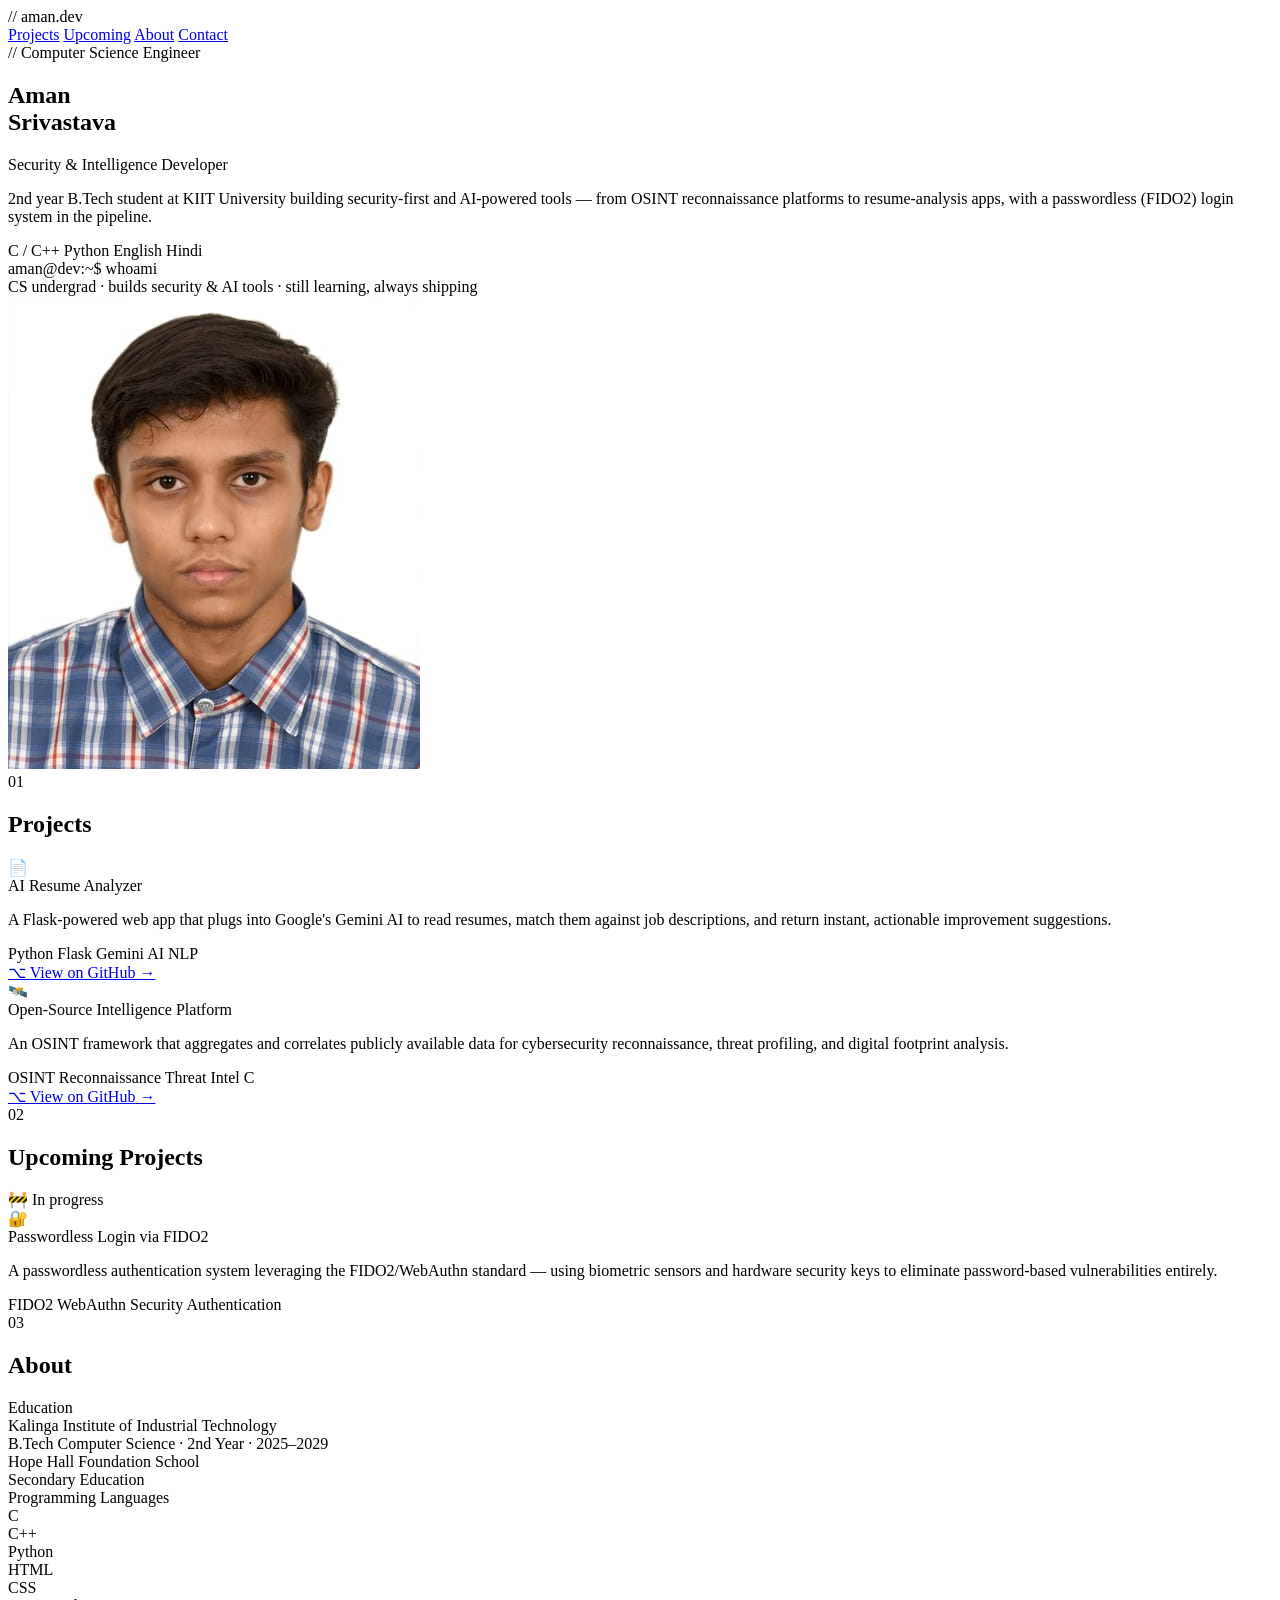
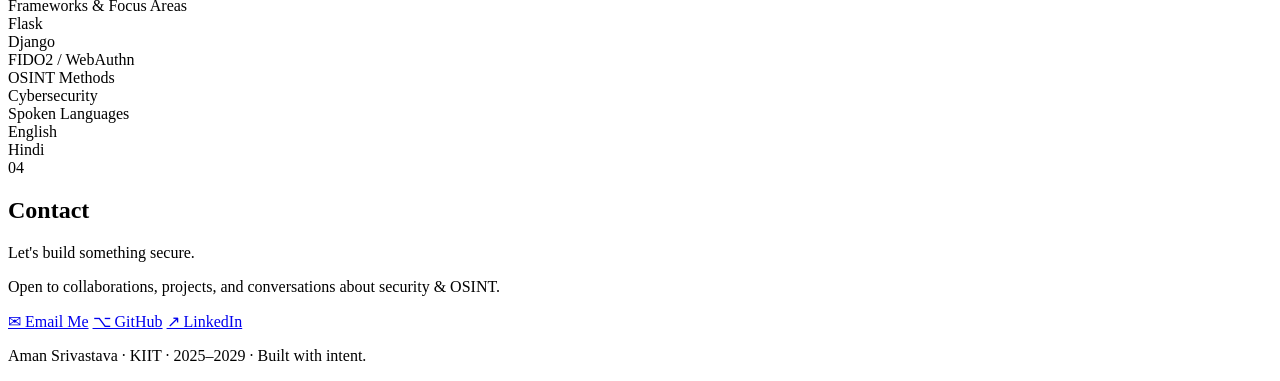
==== index.html @ 1f21e4c7 "renamed" ====
<!DOCTYPE html>
<html lang="en">
<head>
  <meta charset="UTF-8" />
  <meta name="viewport" content="width=device-width, initial-scale=1.0" />
  <title>Aman Srivastava — Portfolio</title>
  <link href="https://fonts.googleapis.com/css2?family=Space+Grotesk:wght@300;400;500;600;700&family=Space+Mono:wght@400;700&display=swap" rel="stylesheet" />
  <link href="port.css" rel=""stylesheet/>
</head>
<body>

  <!-- NAV -->
  <nav>
    <span class="nav-brand">// aman.dev</span>
    <div class="nav-links">
      <a href="#projects">Projects</a>
      <a href="#upcoming">Upcoming</a>
      <a href="#about">About</a>
      <a href="#contact">Contact</a>
    </div>
  </nav>

  <main>
    <div class="container">

      <!-- HERO -->
      <section class="hero">
        <div class="hero-glow"></div>
        <div>
          <div class="hero-eyebrow">// Computer Science Engineer</div>
          <h1>Aman<br><span>Srivastava</span></h1>
          <p class="hero-tagline">Security &amp; Intelligence Developer</p>
          <p class="hero-desc">
            2nd year B.Tech student at KIIT University building security-first and AI-powered tools — from OSINT reconnaissance platforms to resume-analysis apps, with a passwordless (FIDO2) login system in the pipeline.
          </p>
          <div class="badge-row">
            <span class="badge badge-c">C / C++</span>
            <span class="badge badge-py">Python</span>
            <span class="badge badge-en">English</span>
            <span class="badge badge-hi">Hindi</span>
          </div>
          <div class="terminal">
            <div class="terminal-bar">
              <span class="term-dot red"></span>
              <span class="term-dot yellow"></span>
              <span class="term-dot green"></span>
            </div>
            <div class="terminal-body">
              <div><span class="term-prompt">aman@dev</span><span class="term-cmd">:~$ whoami</span></div>
              <div class="term-output">CS undergrad · builds security &amp; AI tools · still learning, always shipping<span class="term-cursor"></span></div>
            </div>
          </div>
        </div>
        <div>
          <div class="photo-wrap">
            <img src="[data-uri]" alt="Aman Srivastava" />
            <div class="photo-corner"></div>
          </div>
        </div>
      </section>

      <!-- PROJECTS -->
      <section class="section" id="projects">
        <div class="section-header">
          <span class="section-number">01</span>
          <h2 class="section-title">Projects</h2>
        </div>
        <div class="projects-grid">

          <div class="project-card">
            <div class="project-icon">📄</div>
            <div class="project-name">AI Resume Analyzer</div>
            <p class="project-desc">
              A Flask-powered web app that plugs into Google's Gemini AI to read resumes, match them against job descriptions, and return instant, actionable improvement suggestions.
            </p>
            <div class="project-tags">
              <span class="project-tag">Python</span>
              <span class="project-tag">Flask</span>
              <span class="project-tag">Gemini AI</span>
              <span class="project-tag">NLP</span>
            </div>
            <a class="project-link" href="https://github.com/techie-aman2007/AI-RESUME-ANALYZER-USING-FLASH-AND-GEMINI-AI" target="_blank">⌥ View on GitHub →</a>
          </div>

          <div class="project-card">
            <div class="project-icon">🛰️</div>
            <div class="project-name">Open-Source Intelligence Platform</div>
            <p class="project-desc">
              An OSINT framework that aggregates and correlates publicly available data for cybersecurity reconnaissance, threat profiling, and digital footprint analysis.
            </p>
            <div class="project-tags">
              <span class="project-tag">OSINT</span>
              <span class="project-tag">Reconnaissance</span>
              <span class="project-tag">Threat Intel</span>
              <span class="project-tag">C</span>
            </div>
            <a class="project-link" href="https://github.com/techie-aman2007/OPEN-SOURCE-INTELLIGENCE-PLATFORM" target="_blank">⌥ View on GitHub →</a>
          </div>

        </div>
      </section>

      <!-- UPCOMING PROJECTS -->
      <section class="section" id="upcoming">
        <div class="section-header">
          <span class="section-number">02</span>
          <h2 class="section-title">Upcoming Projects</h2>
        </div>
        <div class="projects-grid">

          <div class="project-card upcoming-card">
            <span class="upcoming-badge">🚧 In progress</span>
            <div class="project-icon">🔐</div>
            <div class="project-name">Passwordless Login via FIDO2</div>
            <p class="project-desc">
              A passwordless authentication system leveraging the FIDO2/WebAuthn standard — using biometric sensors and hardware security keys to eliminate password-based vulnerabilities entirely.
            </p>
            <div class="project-tags">
              <span class="project-tag">FIDO2</span>
              <span class="project-tag">WebAuthn</span>
              <span class="project-tag">Security</span>
              <span class="project-tag">Authentication</span>
            </div>
          </div>

        </div>
      </section>

      <!-- ABOUT -->
      <section class="section" id="about">
        <div class="section-header">
          <span class="section-number">03</span>
          <h2 class="section-title">About</h2>
        </div>
        <div class="about-grid">

          <div class="info-card">
            <div class="info-card-label">Education</div>
            <div class="edu-item">
              <div class="edu-dot"></div>
              <div>
                <div class="edu-name">Kalinga Institute of Industrial Technology</div>
                <div class="edu-detail">B.Tech Computer Science · 2nd Year · 2025–2029</div>
              </div>
            </div>
            <div class="edu-item">
              <div class="edu-dot teal"></div>
              <div>
                <div class="edu-name">Hope Hall Foundation School</div>
                <div class="edu-detail">Secondary Education</div>
              </div>
            </div>
          </div>

          <div class="info-card">
            <div class="info-card-label">Programming Languages</div>
            <div class="skill-grid">
              <div class="skill-item"><div class="skill-dot"></div>C</div>
              <div class="skill-item"><div class="skill-dot"></div>C++</div>
              <div class="skill-item"><div class="skill-dot"></div>Python</div>
              <div class="skill-item"><div class="skill-dot"></div>HTML</div>
              <div class="skill-item"><div class="skill-dot"></div>CSS</div>
            </div>
          </div>

          <div class="info-card">
            <div class="info-card-label">Frameworks &amp; Focus Areas</div>
            <div class="skill-grid">
              <div class="skill-item"><div class="skill-dot"></div>Flask</div>
              <div class="skill-item"><div class="skill-dot"></div>Django</div>
              <div class="skill-item"><div class="skill-dot"></div>FIDO2 / WebAuthn</div>
              <div class="skill-item"><div class="skill-dot"></div>OSINT Methods</div>
              <div class="skill-item"><div class="skill-dot"></div>Cybersecurity</div>
            </div>
          </div>

          <div class="info-card">
            <div class="info-card-label">Spoken Languages</div>
            <div class="skill-grid">
              <div class="skill-item"><div class="skill-dot teal"></div>English</div>
              <div class="skill-item"><div class="skill-dot green"></div>Hindi</div>
            </div>
          </div>

        </div>
      </section>

      <!-- CONTACT -->
      <section class="section" id="contact">
        <div class="section-header">
          <span class="section-number">04</span>
          <h2 class="section-title">Contact</h2>
        </div>
        <div class="contact-card">
          <div class="contact-title">Let's build something secure.</div>
          <p class="contact-sub">Open to collaborations, projects, and conversations about security &amp; OSINT.</p>
          <div class="contact-links">
            <a class="contact-link primary" href="mailto:aman@example.com">✉ Email Me</a>
            <a class="contact-link ghost" href="https://github.com/techie-aman2007" target="_blank">⌥ GitHub</a>
            <a class="contact-link ghost" href="https://linkedin.com/" target="_blank">↗ LinkedIn</a>
          </div>
        </div>
      </section>

    </div>
  </main>

  <footer>
    <div class="container">
      <p>Aman Srivastava · KIIT · <span>2025–2029</span> · Built with intent.</p>
    </div>
  </footer>

</body>
</html>
---- port.css ----
*, *::before, *::after { box-sizing: border-box; margin: 0; padding: 0; }

    :root {
      --purple-50: #EEEDFE;
      --purple-200: #AFA9EC;
      --purple-400: #7F77DD;
      --purple-600: #534AB7;
      --purple-800: #3C3489;
      --purple-900: #26215C;
      --teal-50: #E1F5EE;
      --teal-200: #5DCAA5;
      --teal-600: #0F6E56;
      --green-50: #EAF3DE;
      --green-600: #3B6D11;
      --bg: #09090f;
      --bg-card: #111118;
      --bg-card2: #16161f;
      --border: rgba(127,119,221,0.18);
      --border-soft: rgba(255,255,255,0.07);
      --text-primary: #f0eeff;
      --text-secondary: #9f9db8;
      --text-muted: #5a587a;
    }

    html { scroll-behavior: smooth; }

    body {
      background: var(--bg);
      color: var(--text-primary);
      font-family: 'Space Grotesk', sans-serif;
      min-height: 100vh;
      line-height: 1.6;
    }

    /* NAV */
    nav {
      position: fixed; top: 0; left: 0; right: 0; z-index: 100;
      background: rgba(9,9,15,0.85);
      backdrop-filter: blur(12px);
      border-bottom: 0.5px solid var(--border);
      padding: 0 2rem;
      display: flex; align-items: center; justify-content: space-between;
      height: 56px;
    }
    .nav-brand {
      font-family: 'Space Mono', monospace;
      font-size: 13px;
      color: var(--purple-400);
      letter-spacing: 0.05em;
    }
    .nav-links { display: flex; gap: 2rem; }
    .nav-links a {
      font-size: 13px; color: var(--text-secondary); text-decoration: none;
      letter-spacing: 0.03em; transition: color 0.2s;
    }
    .nav-links a:hover { color: var(--purple-200); }

    /* LAYOUT */
    .container { max-width: 860px; margin: 0 auto; padding: 0 2rem; }

    /* HERO */
    .hero {
      padding-top: 120px; padding-bottom: 80px;
      display: grid;
      grid-template-columns: 1fr auto;
      gap: 3rem;
      align-items: center;
      position: relative;
    }

    .hero-glow {
      position: absolute;
      top: 60px; right: 160px;
      width: 400px; height: 400px;
      background: radial-gradient(circle, rgba(83,74,183,0.22) 0%, transparent 70%);
      pointer-events: none;
    }

    .hero-eyebrow {
      font-family: 'Space Mono', monospace;
      font-size: 11px;
      color: var(--purple-400);
      letter-spacing: 0.15em;
      text-transform: uppercase;
      margin-bottom: 16px;
      display: flex; align-items: center; gap: 8px;
    }
    .hero-eyebrow::before {
      content: '';
      display: inline-block;
      width: 24px; height: 1px;
      background: var(--purple-400);
    }

    h1 {
      font-size: 52px; font-weight: 700; line-height: 1.05;
      letter-spacing: -0.02em;
      margin-bottom: 6px;
    }
    h1 span { color: var(--purple-400); }

    .hero-tagline {
      font-size: 18px; font-weight: 300;
      color: var(--text-secondary);
      margin-bottom: 24px;
    }

    .hero-desc {
      font-size: 15px; color: var(--text-secondary);
      max-width: 440px; line-height: 1.7;
      margin-bottom: 32px;
    }

    .badge-row { display: flex; flex-wrap: wrap; gap: 8px; }
    .badge {
      font-family: 'Space Mono', monospace;
      font-size: 11px; padding: 5px 14px;
      border-radius: 100px; letter-spacing: 0.04em;
    }
    .badge-c { background: rgba(38,33,92,0.8); color: #CCC9F9; border: 0.5px solid var(--purple-600); }
    .badge-en { background: rgba(4,52,44,0.8); color: #9FE1CB; border: 0.5px solid #1D9E75; }
    .badge-hi { background: rgba(26,42,10,0.8); color: #C0DD97; border: 0.5px solid #639922; }
    .badge-py { background: rgba(4,52,44,0.8); color: #9FE1CB; border: 0.5px solid var(--teal-200); }

    /* TERMINAL SNIPPET */
    .terminal {
      margin-top: 24px;
      max-width: 460px;
      background: var(--bg-card2);
      border: 0.5px solid var(--border);
      border-radius: 10px;
      overflow: hidden;
      box-shadow: 0 8px 30px rgba(0,0,0,0.35);
    }
    .terminal-bar {
      display: flex; align-items: center; gap: 6px;
      padding: 8px 12px;
      background: rgba(255,255,255,0.03);
      border-bottom: 0.5px solid var(--border-soft);
    }
    .term-dot { width: 8px; height: 8px; border-radius: 50%; }
    .term-dot.red { background: #ED6A5E; }
    .term-dot.yellow { background: #F4BF4F; }
    .term-dot.green { background: #61C454; }
    .terminal-body {
      font-family: 'Space Mono', monospace;
      font-size: 12.5px;
      padding: 14px 16px;
      line-height: 1.8;
    }
    .term-prompt { color: var(--teal-200); }
    .term-cmd { color: var(--text-primary); }
    .term-output { color: var(--text-secondary); }
    .term-cursor {
      display: inline-block; width: 6px; height: 12px;
      background: var(--purple-400);
      margin-left: 2px;
      animation: blink 1s step-end infinite;
      vertical-align: middle;
    }
    @keyframes blink { 50% { opacity: 0; } }

    /* PHOTO */
    .photo-wrap {
      width: 160px; height: 185px;
      border-radius: 16px;
      overflow: hidden;
      border: 2px solid var(--purple-600);
      position: relative; flex-shrink: 0;
      box-shadow: 0 0 40px rgba(83,74,183,0.3);
    }
    .photo-wrap img {
      width: 100%; height: 100%;
      object-fit: cover; object-position: center top;
      display: block;
    }
    .photo-corner {
      position: absolute; bottom: 0; left: 0; right: 0;
      background: linear-gradient(transparent, rgba(9,9,15,0.7));
      height: 60px;
    }

    /* SECTION TITLES */
    .section { padding: 60px 0; border-top: 0.5px solid var(--border-soft); }
    .section-header { display: flex; align-items: center; gap: 12px; margin-bottom: 36px; }
    .section-number {
      font-family: 'Space Mono', monospace;
      font-size: 11px; color: var(--purple-600);
      border: 0.5px solid var(--purple-600);
      padding: 2px 8px; border-radius: 4px;
    }
    .section-title {
      font-size: 22px; font-weight: 600; letter-spacing: -0.01em;
    }

    /* PROJECTS */
    .projects-grid { display: grid; grid-template-columns: 1fr 1fr; gap: 16px; }
    .project-card {
      background: var(--bg-card);
      border: 0.5px solid var(--border);
      border-radius: 16px;
      padding: 28px 24px;
      position: relative; overflow: hidden;
      transition: border-color 0.25s, transform 0.25s;
    }
    .project-card:hover {
      border-color: var(--purple-600);
      transform: translateY(-2px);
    }
    .project-card::before {
      content: '';
      position: absolute; top: 0; left: 0; right: 0; height: 2px;
      background: linear-gradient(90deg, var(--purple-600), transparent);
    }
    .project-icon {
      width: 44px; height: 44px;
      background: rgba(83,74,183,0.15);
      border: 0.5px solid var(--border);
      border-radius: 10px;
      display: flex; align-items: center; justify-content: center;
      font-size: 20px; margin-bottom: 16px;
    }
    .project-name {
      font-size: 16px; font-weight: 600;
      margin-bottom: 8px; letter-spacing: -0.01em;
    }
    .project-desc {
      font-size: 13px; color: var(--text-secondary);
      line-height: 1.6; margin-bottom: 16px;
    }
    .project-tags { display: flex; gap: 6px; flex-wrap: wrap; }
    .project-tag {
      font-family: 'Space Mono', monospace;
      font-size: 10px; padding: 3px 10px;
      border-radius: 100px;
      background: rgba(38,33,92,0.6);
      color: #CCC9F9;
      border: 0.5px solid rgba(83,74,183,0.4);
    }
    .project-link {
      display: inline-flex; align-items: center; gap: 6px;
      margin-top: 16px;
      font-family: 'Space Mono', monospace;
      font-size: 11.5px;
      color: var(--purple-200);
      text-decoration: none;
      letter-spacing: 0.02em;
      transition: color 0.2s;
    }
    .project-link:hover { color: var(--purple-400); }

    /* UPCOMING PROJECTS */
    .project-card.upcoming-card {
      border-style: dashed;
      border-color: rgba(93,202,165,0.4);
      background: rgba(15,110,86,0.05);
    }
    .project-card.upcoming-card::before {
      background: linear-gradient(90deg, var(--teal-200), transparent);
    }
    .upcoming-badge {
      display: inline-flex; align-items: center; gap: 6px;
      font-family: 'Space Mono', monospace;
      font-size: 10px; letter-spacing: 0.05em; text-transform: uppercase;
      color: var(--teal-200);
      background: rgba(15,110,86,0.15);
      border: 0.5px solid rgba(93,202,165,0.4);
      padding: 4px 10px;
      border-radius: 100px;
      margin-bottom: 14px;
    }

    /* ABOUT / SKILLS */
    .about-grid { display: grid; grid-template-columns: 1fr 1fr; gap: 16px; }
    .info-card {
      background: var(--bg-card);
      border: 0.5px solid var(--border);
      border-radius: 14px;
      padding: 24px;
    }
    .info-card-label {
      font-family: 'Space Mono', monospace;
      font-size: 10px; color: var(--text-muted);
      letter-spacing: 0.1em; text-transform: uppercase;
      margin-bottom: 14px;
    }

    .edu-item { padding: 10px 0; display: flex; gap: 12px; align-items: flex-start; }
    .edu-item + .edu-item { border-top: 0.5px solid var(--border-soft); }
    .edu-dot {
      width: 8px; height: 8px; border-radius: 50%;
      background: var(--purple-400); margin-top: 6px; flex-shrink: 0;
    }
    .edu-dot.teal { background: var(--teal-200); }
    .edu-name { font-size: 14px; font-weight: 500; }
    .edu-detail { font-size: 12px; color: var(--text-secondary); margin-top: 2px; }

    .skill-grid { display: grid; grid-template-columns: 1fr 1fr; gap: 10px; }
    .skill-item {
      display: flex; align-items: center; gap: 10px;
      font-size: 13px; color: var(--text-secondary);
    }
    .skill-dot {
      width: 6px; height: 6px; border-radius: 50%;
      background: var(--purple-400); flex-shrink: 0;
    }
    .skill-dot.teal { background: var(--teal-200); }
    .skill-dot.green { background: #97C459; }

    /* CONTACT */
    .contact-card {
      background: var(--bg-card);
      border: 0.5px solid var(--border);
      border-radius: 16px;
      padding: 36px;
      text-align: center;
      position: relative; overflow: hidden;
    }
    .contact-card::after {
      content: '';
      position: absolute; inset: 0;
      background: radial-gradient(ellipse at 50% 0%, rgba(83,74,183,0.12), transparent 60%);
      pointer-events: none;
    }
    .contact-title { font-size: 26px; font-weight: 600; margin-bottom: 8px; }
    .contact-sub { font-size: 14px; color: var(--text-secondary); margin-bottom: 28px; }

    .contact-links { display: flex; justify-content: center; gap: 12px; flex-wrap: wrap; }
    .contact-link {
      font-family: 'Space Mono', monospace;
      font-size: 12px;
      padding: 10px 22px;
      border-radius: 100px;
      text-decoration: none; letter-spacing: 0.04em;
      transition: all 0.2s;
      display: flex; align-items: center; gap: 8px;
    }
    .contact-link.primary {
      background: var(--purple-600);
      color: #fff;
      border: 1px solid var(--purple-600);
    }
    .contact-link.primary:hover { background: var(--purple-800); }
    .contact-link.ghost {
      background: transparent;
      color: var(--purple-200);
      border: 0.5px solid var(--border);
    }
    .contact-link.ghost:hover { border-color: var(--purple-400); color: var(--purple-200); }

    /* FOOTER */
    footer {
      padding: 32px 2rem;
      border-top: 0.5px solid var(--border-soft);
      text-align: center;
    }
    footer p {
      font-family: 'Space Mono', monospace;
      font-size: 11px; color: var(--text-muted);
    }
    footer span { color: var(--purple-600); }

    /* RESPONSIVE */
    @media (max-width: 640px) {
      h1 { font-size: 34px; }
      .hero { grid-template-columns: 1fr; gap: 2rem; padding-top: 96px; }
      .photo-wrap { width: 120px; height: 140px; }
      .projects-grid { grid-template-columns: 1fr; }
      .about-grid { grid-template-columns: 1fr; }
      .nav-links { display: none; }
    }
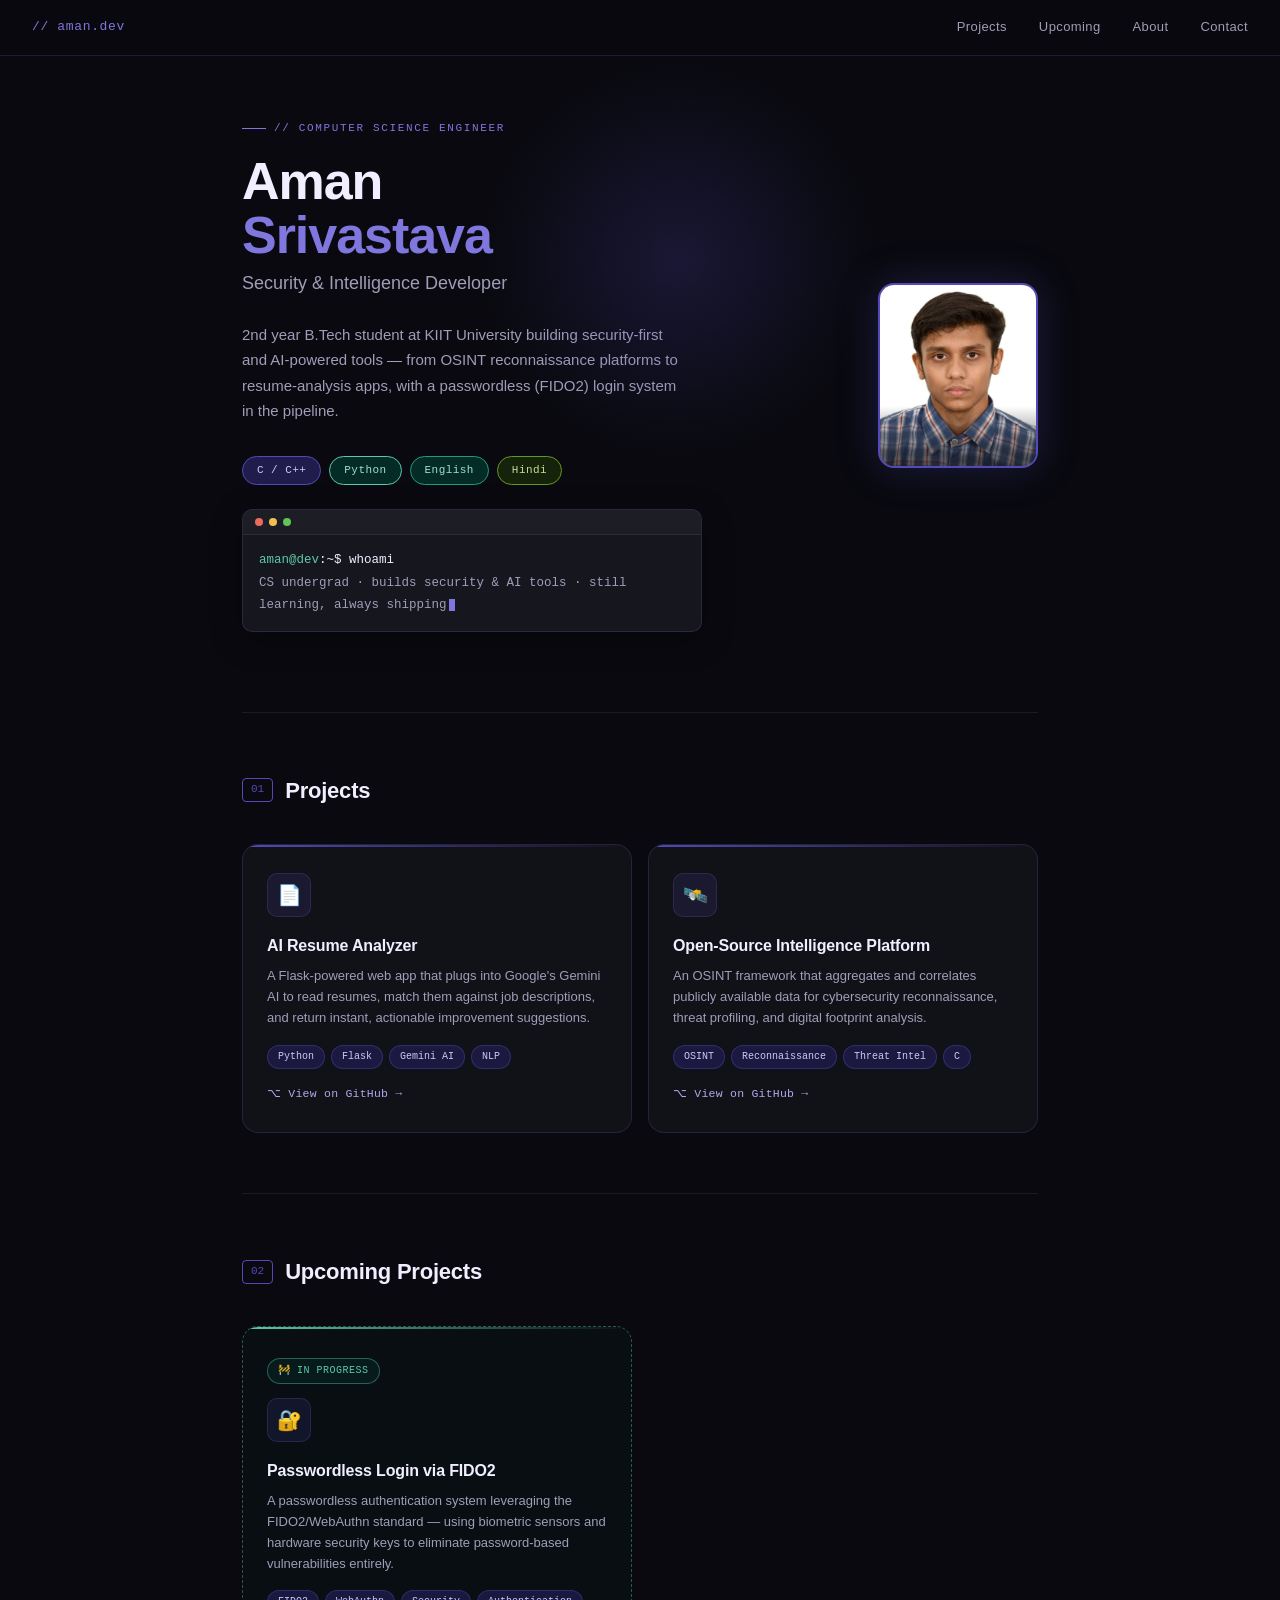
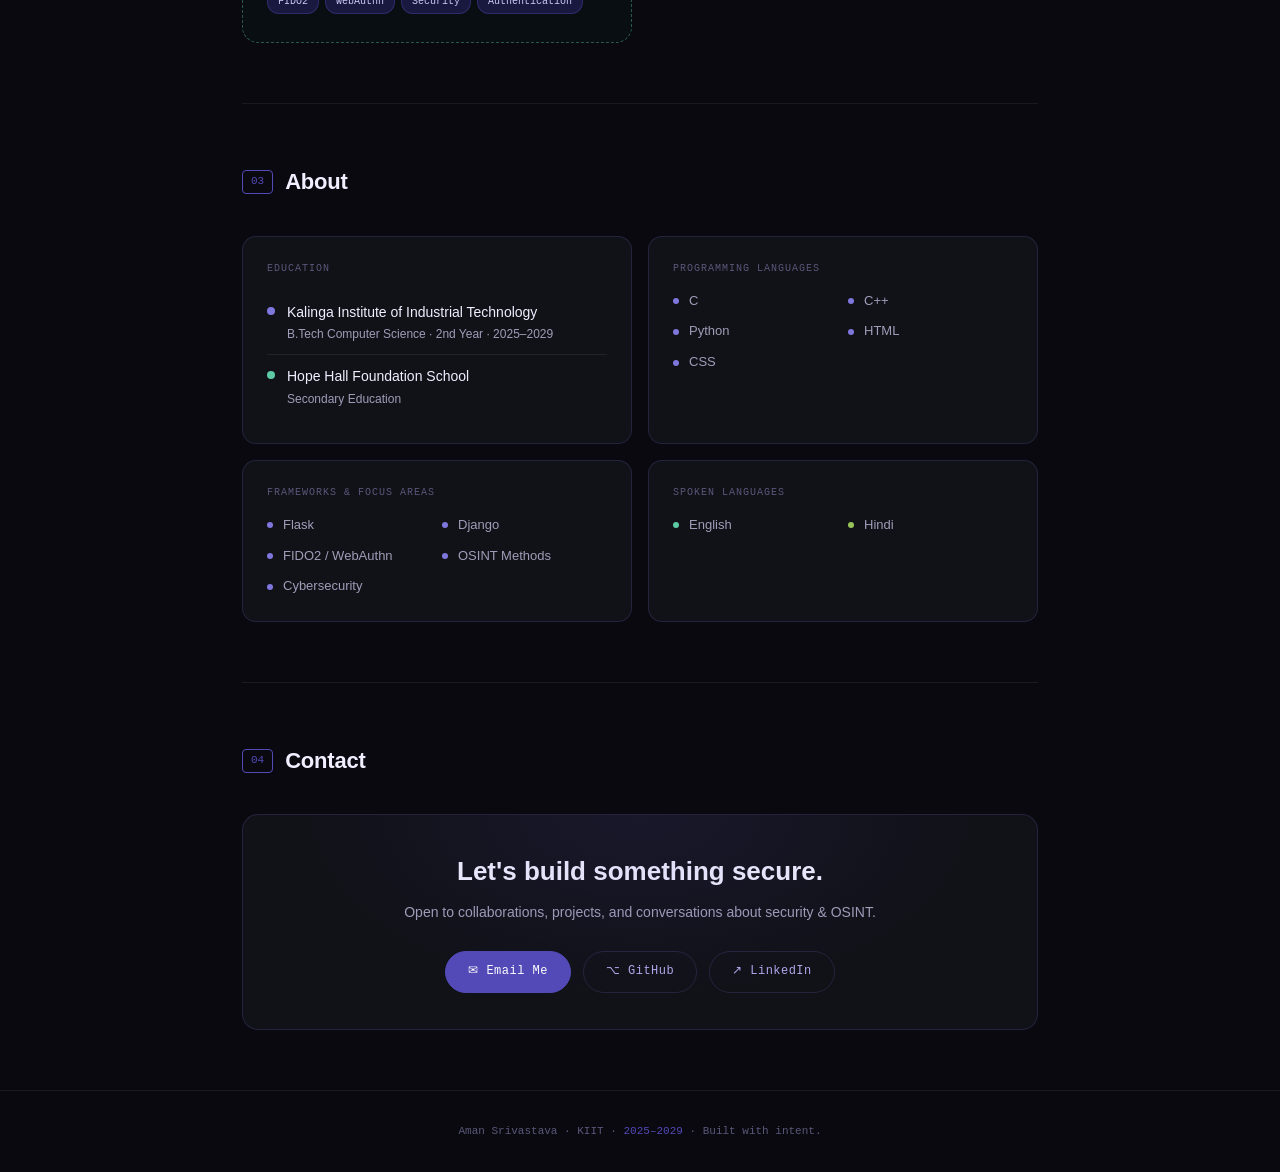
==== commit 7e0814d5: "Psolve" ====
--- a/index.html
+++ b/index.html
@@ -5,7 +5,7 @@
   <meta name="viewport" content="width=device-width, initial-scale=1.0" />
   <title>Aman Srivastava — Portfolio</title>
   <link href="https://fonts.googleapis.com/css2?family=Space+Grotesk:wght@300;400;500;600;700&family=Space+Mono:wght@400;700&display=swap" rel="stylesheet" />
-  <link href="port.css" rel=""stylesheet/>
+  <link rel="stylesheet" href="port.css"/>
 </head>
 <body>
 
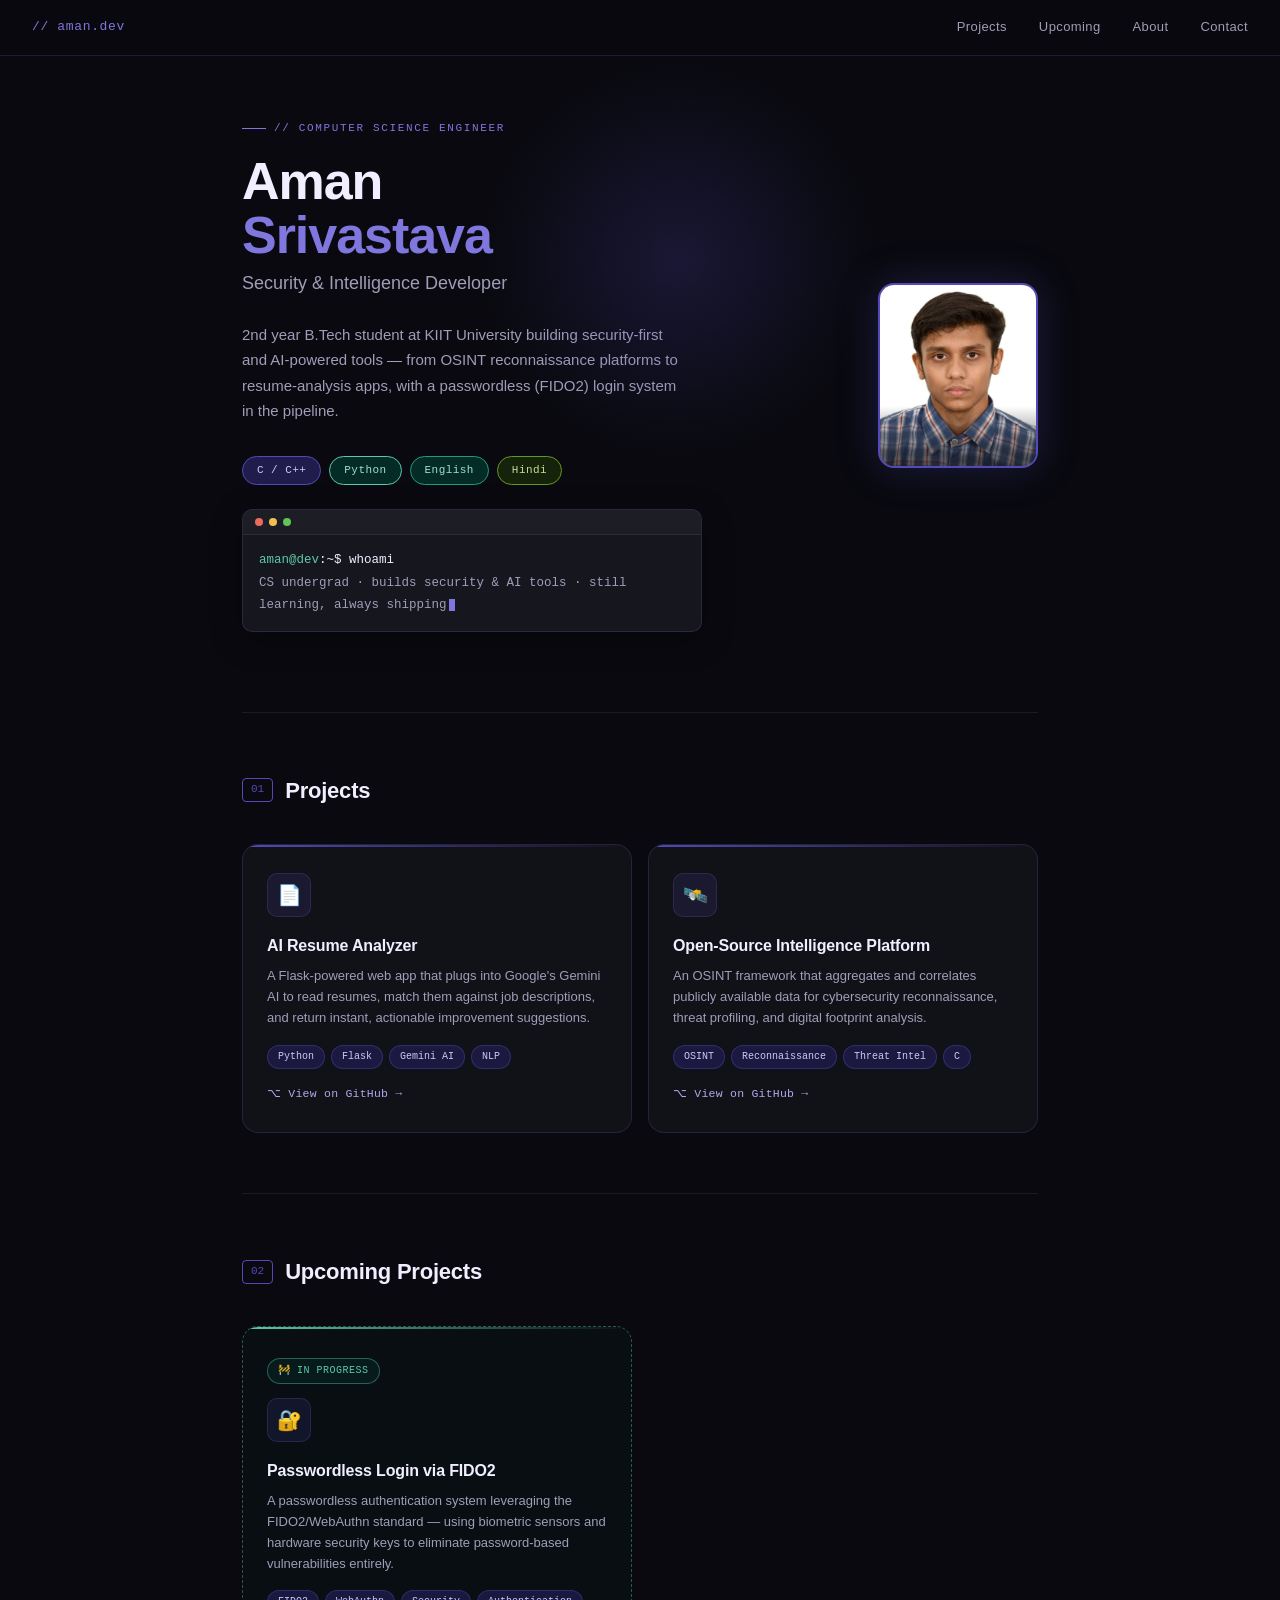
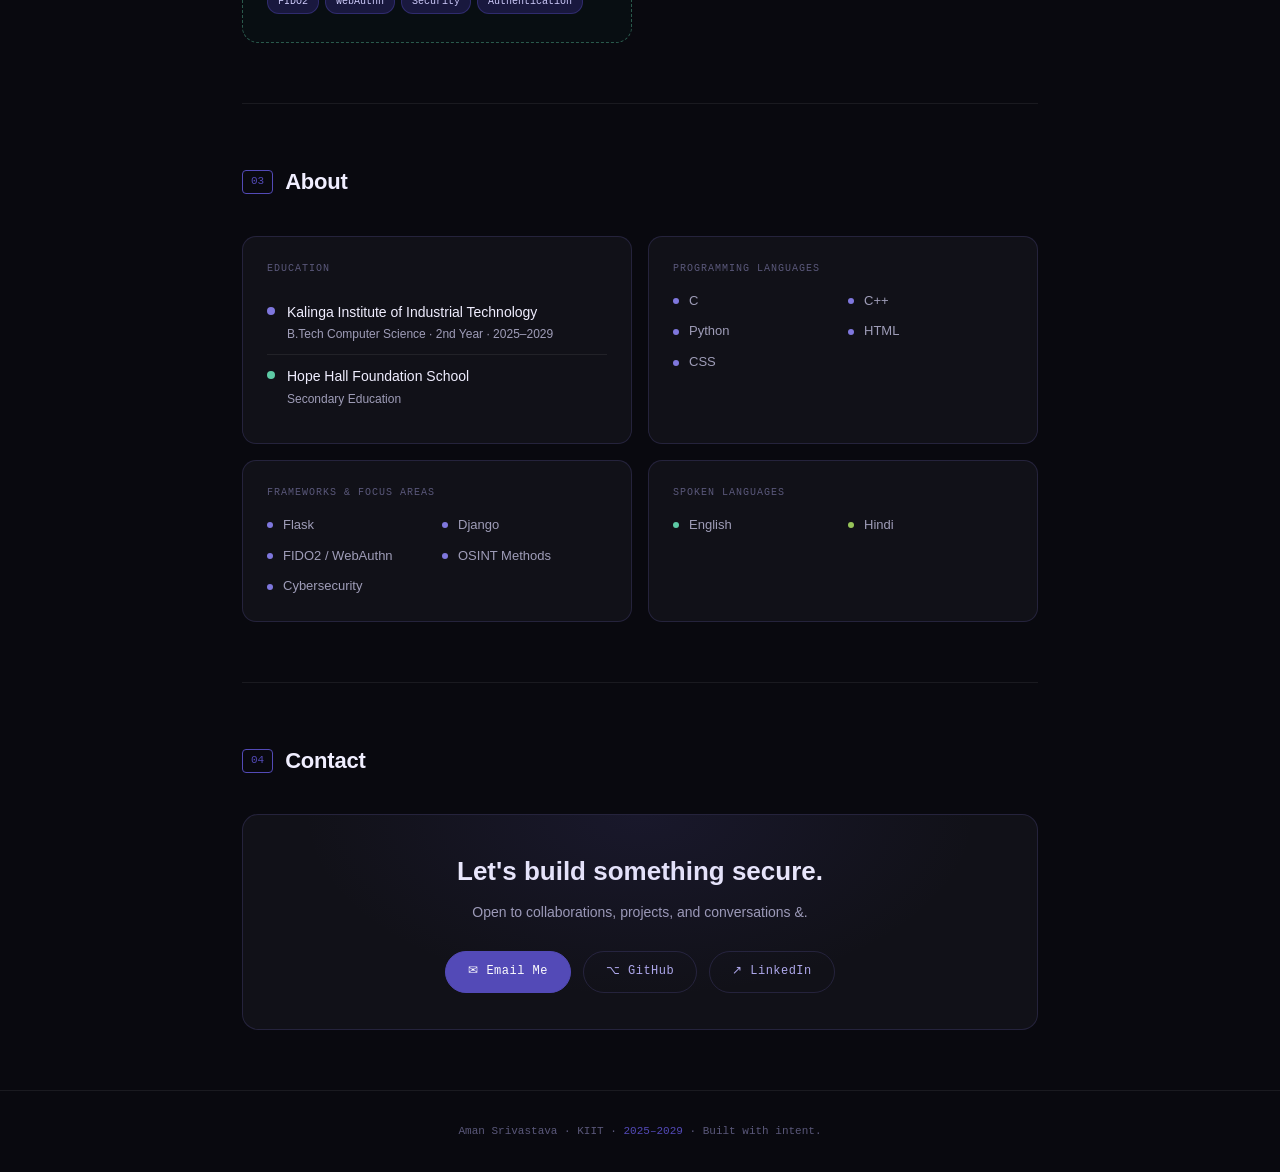
==== commit 22f2805b: "Renamed" ====
--- a/index.html
+++ b/index.html
@@ -193,9 +193,9 @@
         </div>
         <div class="contact-card">
           <div class="contact-title">Let's build something secure.</div>
-          <p class="contact-sub">Open to collaborations, projects, and conversations about security &amp; OSINT.</p>
+          <p class="contact-sub">Open to collaborations, projects, and conversations &amp;.</p>
           <div class="contact-links">
-            <a class="contact-link primary" href="mailto:aman@example.com">✉ Email Me</a>
+            <a class="contact-link primary" href="mailto:amansrivastava9424@gmail.com">✉ Email Me</a>
             <a class="contact-link ghost" href="https://github.com/techie-aman2007" target="_blank">⌥ GitHub</a>
             <a class="contact-link ghost" href="https://linkedin.com/" target="_blank">↗ LinkedIn</a>
           </div>
@@ -212,4 +212,4 @@
   </footer>
 
 </body>
-</html>
+</html>
